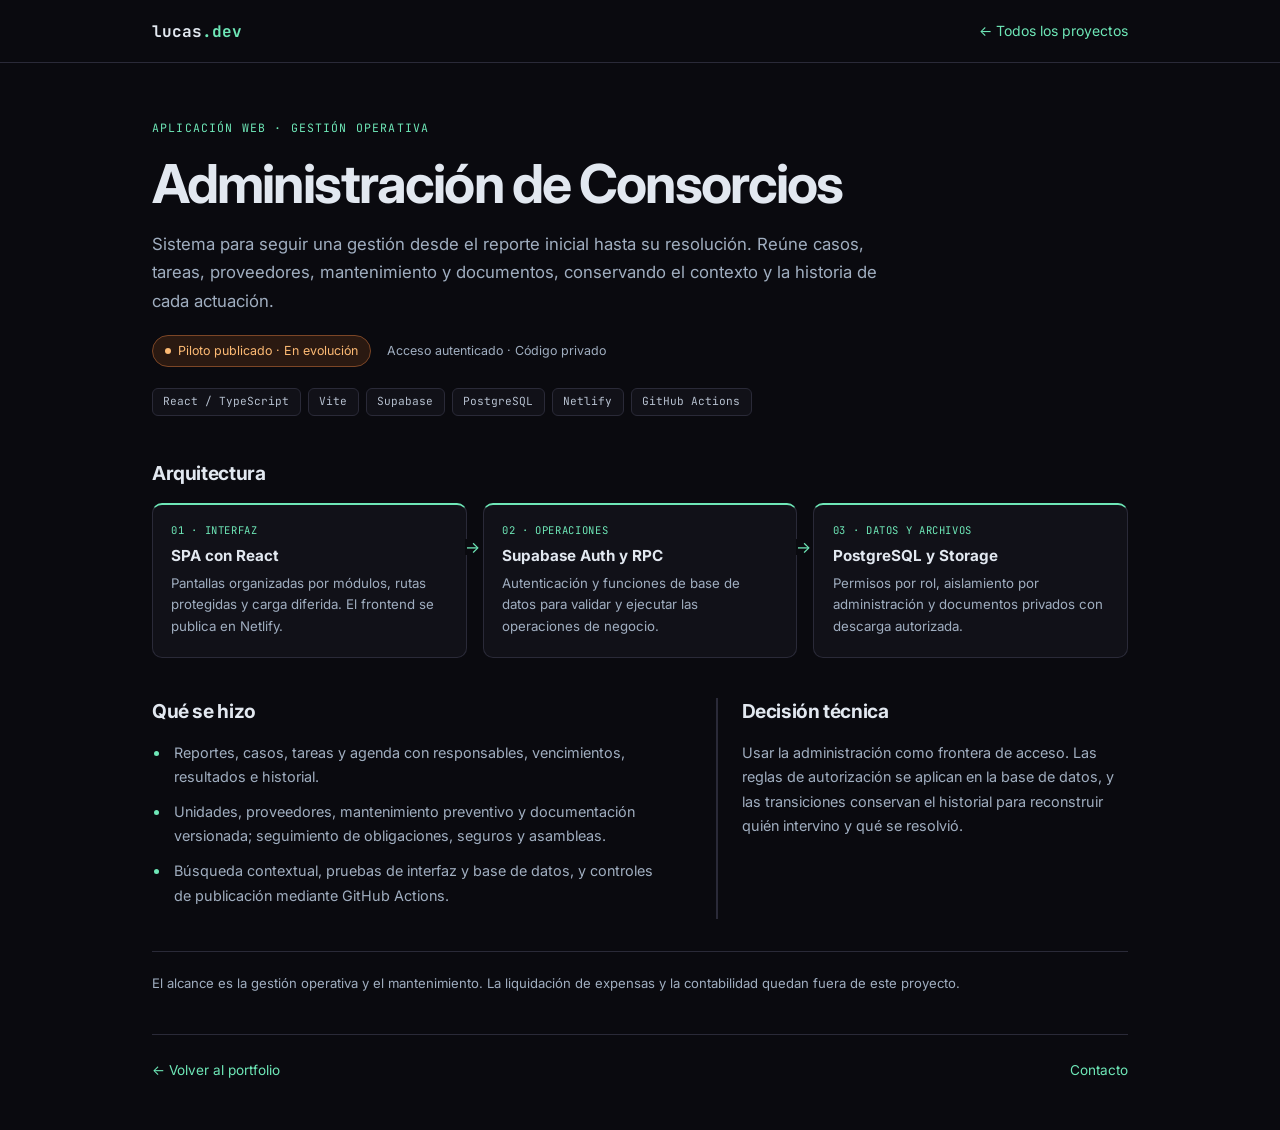
==== proyectos/administracion-consorcios.html @ 66710ab8 "Agrega páginas de proyecto con arquitectura y actualiza desarrollos terminados" ====
<!DOCTYPE html>
<html lang="es">
<head>
  <meta charset="UTF-8" />
  <meta name="viewport" content="width=device-width, initial-scale=1.0" />
  <title>Administración de Consorcios — Lucas Tomasello</title>
  <meta name="description" content="Sistema para seguir una gestión desde el reporte inicial hasta su resolución. Reúne casos, tareas, proveedores, mantenimiento y documentos, conservando el contexto y la historia de cada actuación." />
  <link rel="preconnect" href="https://fonts.googleapis.com" />
  <link href="https://fonts.googleapis.com/css2?family=Inter:wght@400;500;600;700&amp;family=JetBrains+Mono:wght@400;500&amp;display=swap" rel="stylesheet" />
  <link rel="stylesheet" href="../assets/proyecto.css" />
</head>
<body style="--accent: #6ee7b7;">
  <a class="skip-link" href="#contenido">Saltar al contenido</a>
  <header class="site-header">
    <nav class="site-nav" aria-label="Navegación principal">
      <a class="brand" href="../index.html" aria-label="Lucas Tomasello, inicio">lucas<span>.dev</span></a>
      <a class="back-link" href="../index.html#proyectos">← Todos los proyectos</a>
    </nav>
  </header>
  <main id="contenido">
    <header class="project-header">
      <p class="eyebrow">Aplicación web · Gestión operativa</p>
      <h1>Administración de Consorcios</h1>
      <p class="lead">Sistema para seguir una gestión desde el reporte inicial hasta su resolución. Reúne casos, tareas, proveedores, mantenimiento y documentos, conservando el contexto y la historia de cada actuación.</p>
      <div class="meta">
        <span class="status status-dev">Piloto publicado · En evolución</span>
        <span class="access">Acceso autenticado · Código privado</span>
      </div>
      <ul class="tags" aria-label="Tecnologías"><li>React / TypeScript</li><li>Vite</li><li>Supabase</li><li>PostgreSQL</li><li>Netlify</li><li>GitHub Actions</li></ul>
    </header>
    <section class="architecture-section" aria-labelledby="arquitectura">
      <h2 id="arquitectura">Arquitectura</h2>
      <ol class="architecture">
        <li><span class="step">01 · Interfaz</span><h3>SPA con React</h3><p>Pantallas organizadas por módulos, rutas protegidas y carga diferida. El frontend se publica en Netlify.</p></li>
        <li><span class="step">02 · Operaciones</span><h3>Supabase Auth y RPC</h3><p>Autenticación y funciones de base de datos para validar y ejecutar las operaciones de negocio.</p></li>
        <li><span class="step">03 · Datos y archivos</span><h3>PostgreSQL y Storage</h3><p>Permisos por rol, aislamiento por administración y documentos privados con descarga autorizada.</p></li>
      </ol>
    </section>
    <div class="detail-grid">
      <section aria-labelledby="trabajo">
        <h2 id="trabajo">Qué se hizo</h2>
        <ul class="work-list">
          <li>Reportes, casos, tareas y agenda con responsables, vencimientos, resultados e historial.</li>
          <li>Unidades, proveedores, mantenimiento preventivo y documentación versionada; seguimiento de obligaciones, seguros y asambleas.</li>
          <li>Búsqueda contextual, pruebas de interfaz y base de datos, y controles de publicación mediante GitHub Actions.</li>
        </ul>
      </section>
      <section class="decision" aria-labelledby="decision">
        <h2 id="decision">Decisión técnica</h2>
        <p>Usar la administración como frontera de acceso. Las reglas de autorización se aplican en la base de datos, y las transiciones conservan el historial para reconstruir quién intervino y qué se resolvió.</p>
      </section>
    </div>
    <p class="scope">El alcance es la gestión operativa y el mantenimiento. La liquidación de expensas y la contabilidad quedan fuera de este proyecto.</p>
    <footer class="project-footer">
      <a href="../index.html#proyectos">← Volver al portfolio</a>
      <a href="../index.html#contacto">Contacto</a>
    </footer>
  </main>
</body>
</html>
---- assets/proyecto.css ----
* { box-sizing: border-box; }
:root { color-scheme: dark; --bg: #0a0a0f; --surface: #111118; --border: #2a2a38; --text: #e2e8f0; --muted: #a0aec0; --accent: #a5b4fc; }
body { margin: 0; background: var(--bg); color: var(--text); font: 1rem/1.7 'Inter', system-ui, sans-serif; }
a { color: var(--accent); text-underline-offset: .25em; }
a:hover { color: #fff; }
a:focus-visible { outline: 2px solid var(--accent); outline-offset: 5px; border-radius: 3px; }
.skip-link { position: absolute; top: -5rem; left: 1rem; padding: .5rem 1rem; background: var(--surface); z-index: 1; }
.skip-link:focus { top: .5rem; }
.site-header { border-bottom: 1px solid var(--border); }
.site-nav { max-width: 1040px; margin: auto; padding: 1.1rem 2rem; display: flex; align-items: center; justify-content: space-between; gap: 1rem; }
.brand { font-weight: 700; color: var(--text); text-decoration: none; font-family: 'JetBrains Mono', monospace; }
.brand span { color: var(--accent); }
.back-link { font-size: .875rem; text-decoration: none; }
main { max-width: 1040px; margin: auto; padding: 3.5rem 2rem 3rem; }
.eyebrow { color: var(--accent); font: .72rem/1.6 'JetBrains Mono', monospace; letter-spacing: .1em; text-transform: uppercase; margin: 0 0 1rem; }
h1 { font-size: clamp(2rem, 5vw, 3.35rem); line-height: 1.12; letter-spacing: -.035em; max-width: 850px; margin: 0 0 1rem; }
.lead { max-width: 750px; margin: 0 0 1.25rem; color: var(--muted); font-size: 1.05rem; }
.meta { display: flex; gap: .65rem 1rem; align-items: center; flex-wrap: wrap; margin-bottom: 1.35rem; font-size: .78rem; }
.status { display: inline-flex; align-items: center; gap: .45rem; padding: .25rem .75rem; border: 1px solid #3e4772; border-radius: 99px; color: #c7d2fe; background: #171a30; }
.status::before { content: ''; width: 6px; height: 6px; border-radius: 50%; background: currentColor; flex-shrink: 0; }
.status-dev { background: #2a1911; border-color: #7c4626; color: #fdba74; }
.status-prod { background: #10251e; border-color: #256c54; color: #6ee7b7; }
.access { color: var(--muted); }
.tags { display: flex; gap: .45rem; flex-wrap: wrap; list-style: none; padding: 0; margin: 0; }
.tags li { padding: .25rem .65rem; border: 1px solid var(--border); background: var(--surface); border-radius: 6px; color: #b5bfce; font: .7rem/1.6 'JetBrains Mono', monospace; }
.architecture-section { margin-top: 2.75rem; }
h2 { font-size: 1.2rem; line-height: 1.4; margin: 0 0 1rem; letter-spacing: -.02em; }
.architecture { padding: 0; margin: 0; list-style: none; display: grid; grid-template-columns: repeat(3, minmax(0, 1fr)); gap: 1rem; }
.architecture li { border: 1px solid var(--border); border-top: 2px solid var(--accent); border-radius: 10px; background: var(--surface); padding: 1.15rem; position: relative; min-width: 0; }
.architecture li:not(:last-child)::after { content: '→'; position: absolute; right: -.9rem; top: 2.1rem; color: var(--accent); background: var(--bg); line-height: 1; z-index: 1; }
.step { color: var(--accent); font: .66rem/1.5 'JetBrains Mono', monospace; text-transform: uppercase; letter-spacing: .06em; display: block; margin-bottom: .35rem; }
.architecture h3 { margin: 0 0 .4rem; font-size: .95rem; line-height: 1.4; }
.architecture p { margin: 0; color: var(--muted); font-size: .83rem; line-height: 1.65; }
.detail-grid { display: grid; grid-template-columns: 1.25fr 1fr; gap: 3rem; margin-top: 2.5rem; }
.work-list { padding-left: 1.1rem; margin: 0; color: var(--muted); font-size: .9rem; }
.work-list li { padding-left: .3rem; margin-bottom: .65rem; }
.work-list li::marker { color: var(--accent); }
.decision { border-left: 2px solid var(--border); padding-left: 1.5rem; }
.decision p { margin: 0 0 .9rem; font-size: .9rem; color: var(--muted); }
.scope { color: var(--muted); font-size: .82rem; border-top: 1px solid var(--border); padding-top: 1.25rem; margin: 2rem 0 0; }
.project-footer { display: flex; flex-wrap: wrap; gap: 1rem; justify-content: space-between; border-top: 1px solid var(--border); padding-top: 1.5rem; margin-top: 2.5rem; font-size: .85rem; }
.project-footer a { text-decoration: none; }
@media (max-width: 640px) {
  .site-nav { padding: 1rem 1.25rem; }
  main { padding: 2.5rem 1.25rem 2rem; }
  .architecture { grid-template-columns: 1fr; gap: .9rem; }
  .architecture li:not(:last-child)::after { content: '↓'; top: auto; bottom: -.8rem; left: 50%; right: auto; }
  .detail-grid { grid-template-columns: 1fr; gap: 1.5rem; }
  .decision { border-left: 0; border-top: 1px solid var(--border); padding: 1.5rem 0 0; }
}
@media (prefers-reduced-motion: reduce) { html { scroll-behavior: auto; } }
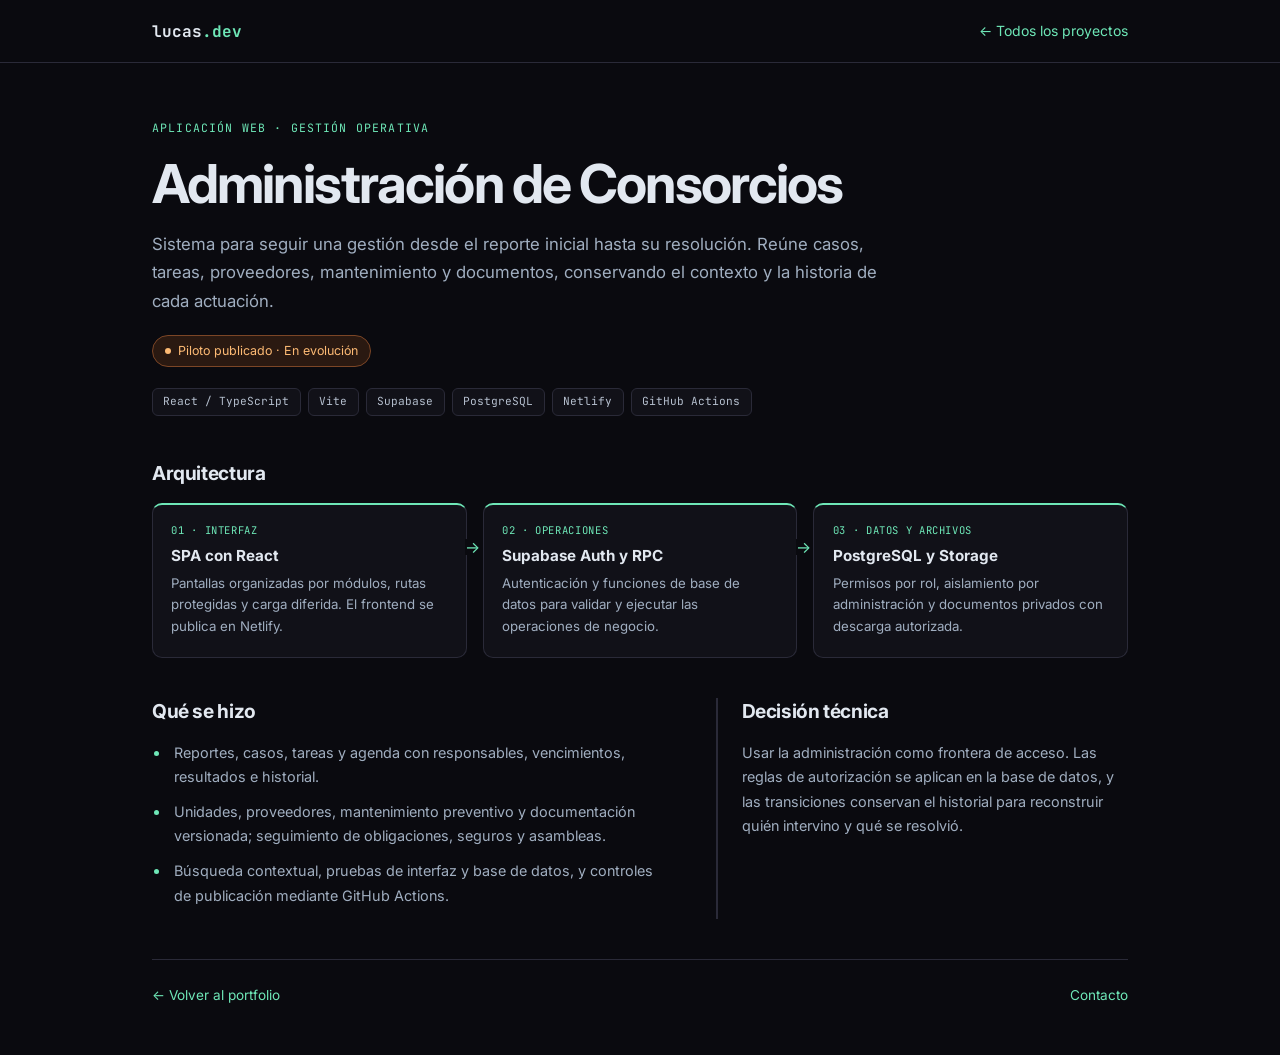
==== commit 6e55c811: "Simplifica las fichas y retira aclaraciones de acceso y alcance" ====
--- a/proyectos/administracion-consorcios.html
+++ b/proyectos/administracion-consorcios.html
@@ -24,7 +24,6 @@
       <p class="lead">Sistema para seguir una gestión desde el reporte inicial hasta su resolución. Reúne casos, tareas, proveedores, mantenimiento y documentos, conservando el contexto y la historia de cada actuación.</p>
       <div class="meta">
         <span class="status status-dev">Piloto publicado · En evolución</span>
-        <span class="access">Acceso autenticado · Código privado</span>
       </div>
       <ul class="tags" aria-label="Tecnologías"><li>React / TypeScript</li><li>Vite</li><li>Supabase</li><li>PostgreSQL</li><li>Netlify</li><li>GitHub Actions</li></ul>
     </header>
@@ -50,7 +49,6 @@
         <p>Usar la administración como frontera de acceso. Las reglas de autorización se aplican en la base de datos, y las transiciones conservan el historial para reconstruir quién intervino y qué se resolvió.</p>
       </section>
     </div>
-    <p class="scope">El alcance es la gestión operativa y el mantenimiento. La liquidación de expensas y la contabilidad quedan fuera de este proyecto.</p>
     <footer class="project-footer">
       <a href="../index.html#proyectos">← Volver al portfolio</a>
       <a href="../index.html#contacto">Contacto</a>
--- a/assets/proyecto.css
+++ b/assets/proyecto.css
@@ -20,7 +20,6 @@
 .status::before { content: ''; width: 6px; height: 6px; border-radius: 50%; background: currentColor; flex-shrink: 0; }
 .status-dev { background: #2a1911; border-color: #7c4626; color: #fdba74; }
 .status-prod { background: #10251e; border-color: #256c54; color: #6ee7b7; }
-.access { color: var(--muted); }
 .tags { display: flex; gap: .45rem; flex-wrap: wrap; list-style: none; padding: 0; margin: 0; }
 .tags li { padding: .25rem .65rem; border: 1px solid var(--border); background: var(--surface); border-radius: 6px; color: #b5bfce; font: .7rem/1.6 'JetBrains Mono', monospace; }
 .architecture-section { margin-top: 2.75rem; }
@@ -37,7 +36,6 @@
 .work-list li::marker { color: var(--accent); }
 .decision { border-left: 2px solid var(--border); padding-left: 1.5rem; }
 .decision p { margin: 0 0 .9rem; font-size: .9rem; color: var(--muted); }
-.scope { color: var(--muted); font-size: .82rem; border-top: 1px solid var(--border); padding-top: 1.25rem; margin: 2rem 0 0; }
 .project-footer { display: flex; flex-wrap: wrap; gap: 1rem; justify-content: space-between; border-top: 1px solid var(--border); padding-top: 1.5rem; margin-top: 2.5rem; font-size: .85rem; }
 .project-footer a { text-decoration: none; }
 @media (max-width: 640px) {
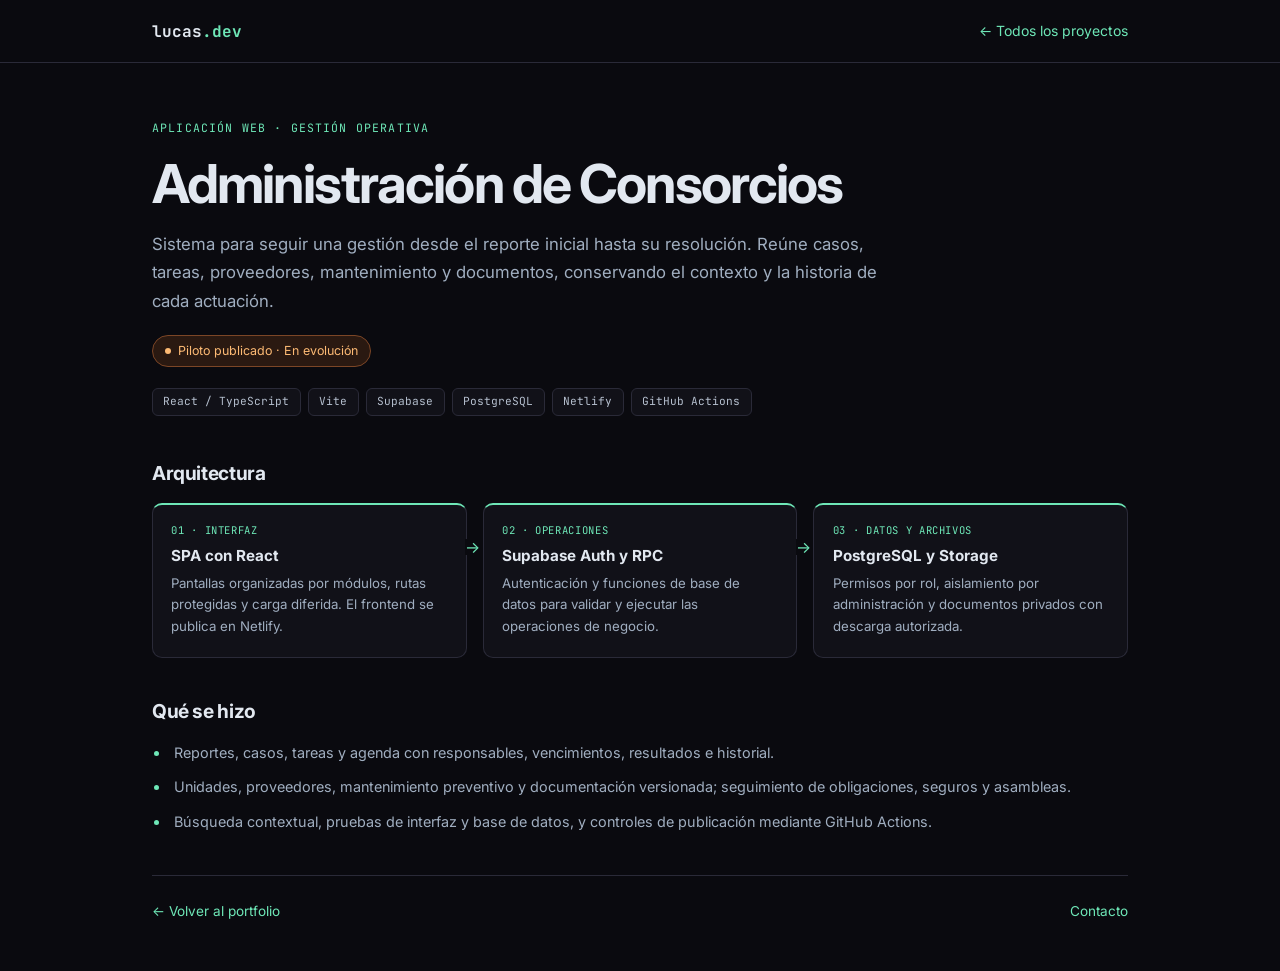
==== commit f4838cac: "Quita la sección Decisión técnica de todos los proyectos" ====
--- a/proyectos/administracion-consorcios.html
+++ b/proyectos/administracion-consorcios.html
@@ -35,20 +35,14 @@
         <li><span class="step">03 · Datos y archivos</span><h3>PostgreSQL y Storage</h3><p>Permisos por rol, aislamiento por administración y documentos privados con descarga autorizada.</p></li>
       </ol>
     </section>
-    <div class="detail-grid">
-      <section aria-labelledby="trabajo">
-        <h2 id="trabajo">Qué se hizo</h2>
-        <ul class="work-list">
-          <li>Reportes, casos, tareas y agenda con responsables, vencimientos, resultados e historial.</li>
-          <li>Unidades, proveedores, mantenimiento preventivo y documentación versionada; seguimiento de obligaciones, seguros y asambleas.</li>
-          <li>Búsqueda contextual, pruebas de interfaz y base de datos, y controles de publicación mediante GitHub Actions.</li>
-        </ul>
-      </section>
-      <section class="decision" aria-labelledby="decision">
-        <h2 id="decision">Decisión técnica</h2>
-        <p>Usar la administración como frontera de acceso. Las reglas de autorización se aplican en la base de datos, y las transiciones conservan el historial para reconstruir quién intervino y qué se resolvió.</p>
-      </section>
-    </div>
+    <section class="work-section" aria-labelledby="trabajo">
+      <h2 id="trabajo">Qué se hizo</h2>
+      <ul class="work-list">
+        <li>Reportes, casos, tareas y agenda con responsables, vencimientos, resultados e historial.</li>
+        <li>Unidades, proveedores, mantenimiento preventivo y documentación versionada; seguimiento de obligaciones, seguros y asambleas.</li>
+        <li>Búsqueda contextual, pruebas de interfaz y base de datos, y controles de publicación mediante GitHub Actions.</li>
+      </ul>
+    </section>
     <footer class="project-footer">
       <a href="../index.html#proyectos">← Volver al portfolio</a>
       <a href="../index.html#contacto">Contacto</a>
--- a/assets/proyecto.css
+++ b/assets/proyecto.css
@@ -30,12 +30,10 @@
 .step { color: var(--accent); font: .66rem/1.5 'JetBrains Mono', monospace; text-transform: uppercase; letter-spacing: .06em; display: block; margin-bottom: .35rem; }
 .architecture h3 { margin: 0 0 .4rem; font-size: .95rem; line-height: 1.4; }
 .architecture p { margin: 0; color: var(--muted); font-size: .83rem; line-height: 1.65; }
-.detail-grid { display: grid; grid-template-columns: 1.25fr 1fr; gap: 3rem; margin-top: 2.5rem; }
+.work-section { margin-top: 2.5rem; }
 .work-list { padding-left: 1.1rem; margin: 0; color: var(--muted); font-size: .9rem; }
 .work-list li { padding-left: .3rem; margin-bottom: .65rem; }
 .work-list li::marker { color: var(--accent); }
-.decision { border-left: 2px solid var(--border); padding-left: 1.5rem; }
-.decision p { margin: 0 0 .9rem; font-size: .9rem; color: var(--muted); }
 .project-footer { display: flex; flex-wrap: wrap; gap: 1rem; justify-content: space-between; border-top: 1px solid var(--border); padding-top: 1.5rem; margin-top: 2.5rem; font-size: .85rem; }
 .project-footer a { text-decoration: none; }
 @media (max-width: 640px) {
@@ -43,7 +41,5 @@
   main { padding: 2.5rem 1.25rem 2rem; }
   .architecture { grid-template-columns: 1fr; gap: .9rem; }
   .architecture li:not(:last-child)::after { content: '↓'; top: auto; bottom: -.8rem; left: 50%; right: auto; }
-  .detail-grid { grid-template-columns: 1fr; gap: 1.5rem; }
-  .decision { border-left: 0; border-top: 1px solid var(--border); padding: 1.5rem 0 0; }
 }
 @media (prefers-reduced-motion: reduce) { html { scroll-behavior: auto; } }
